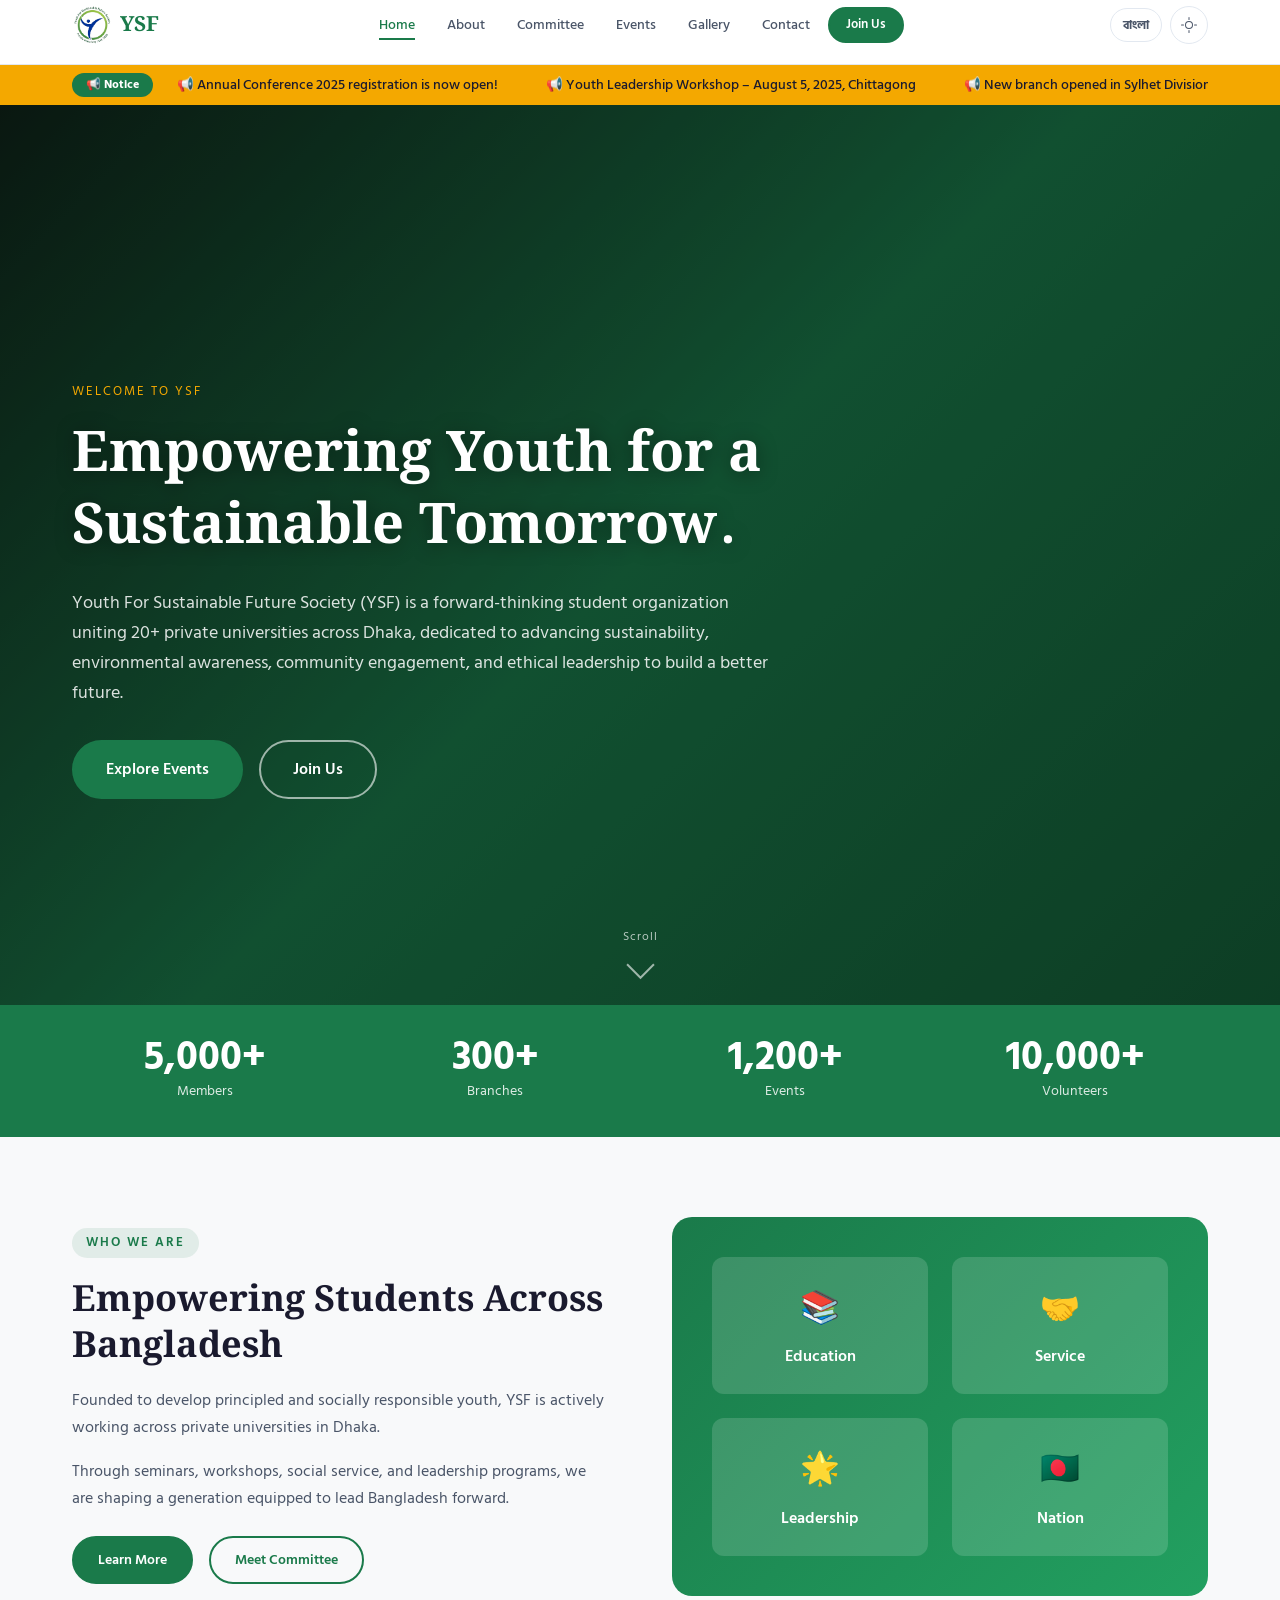
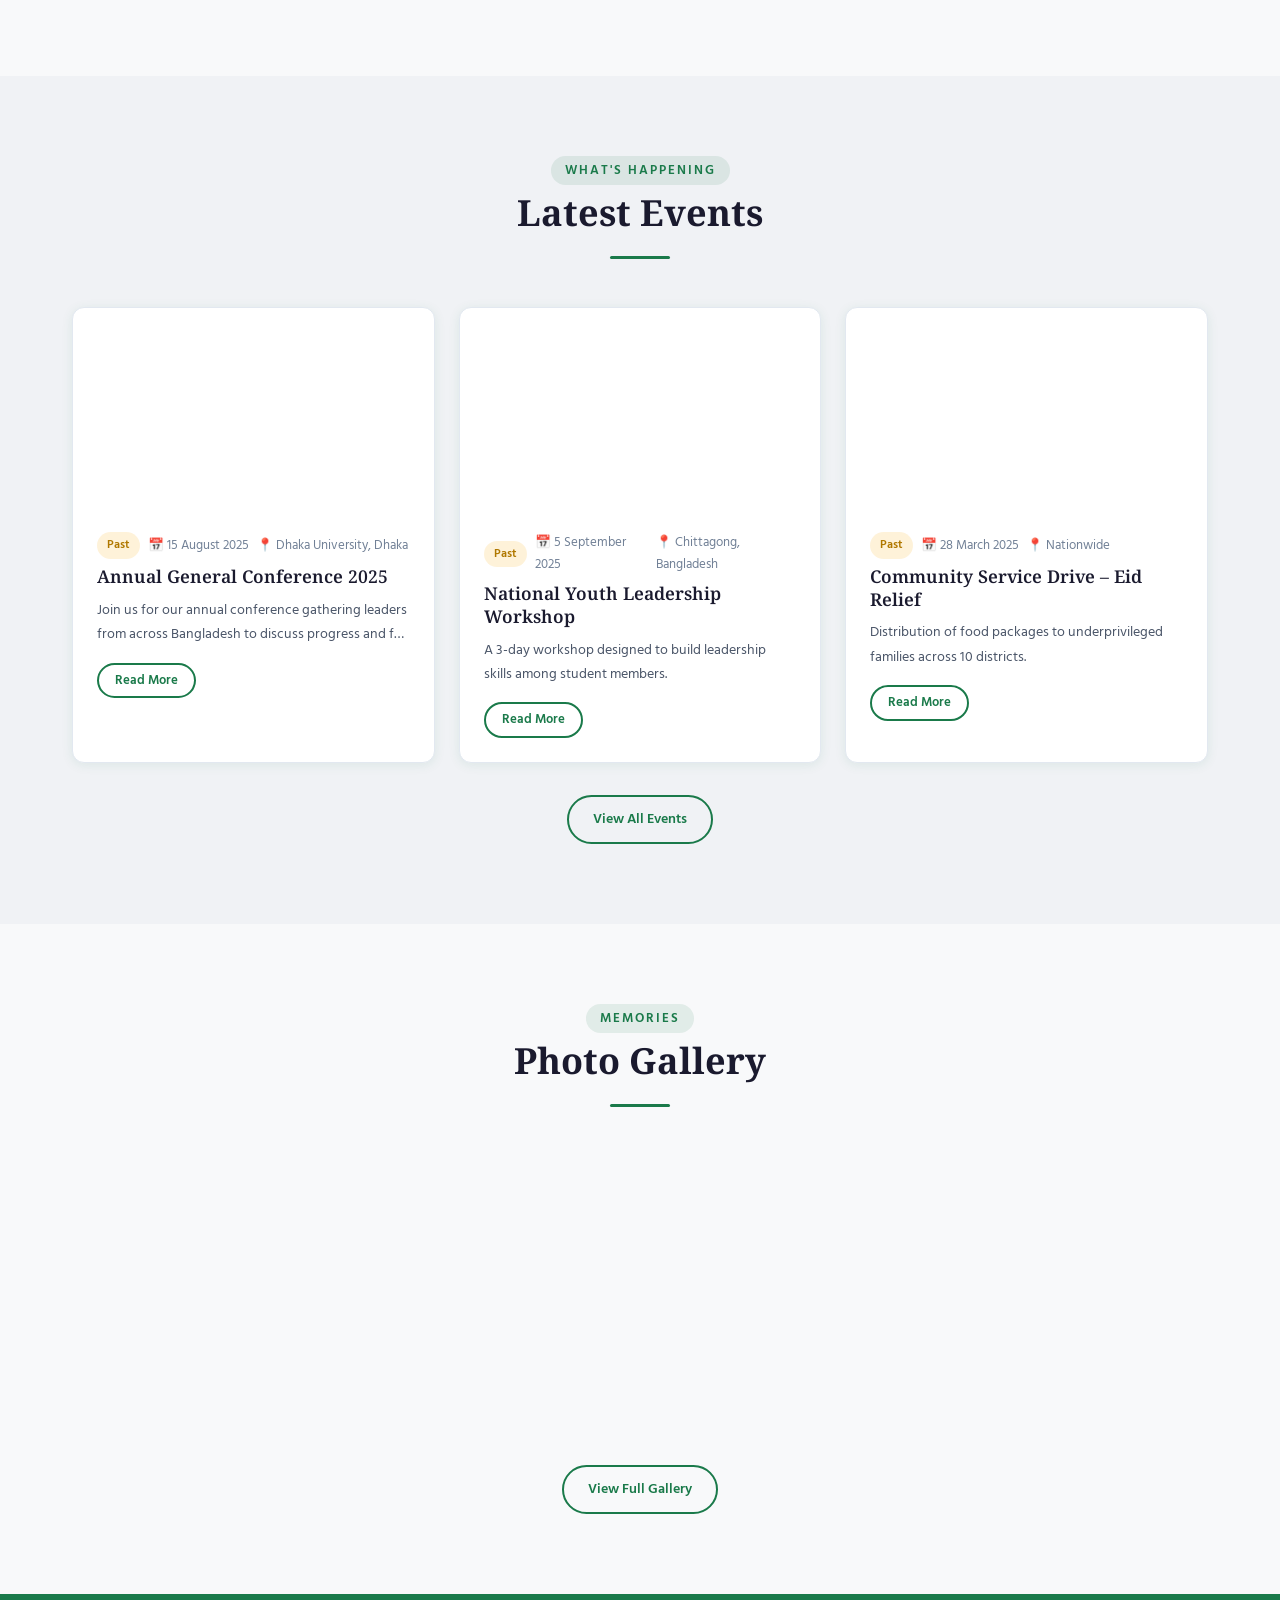
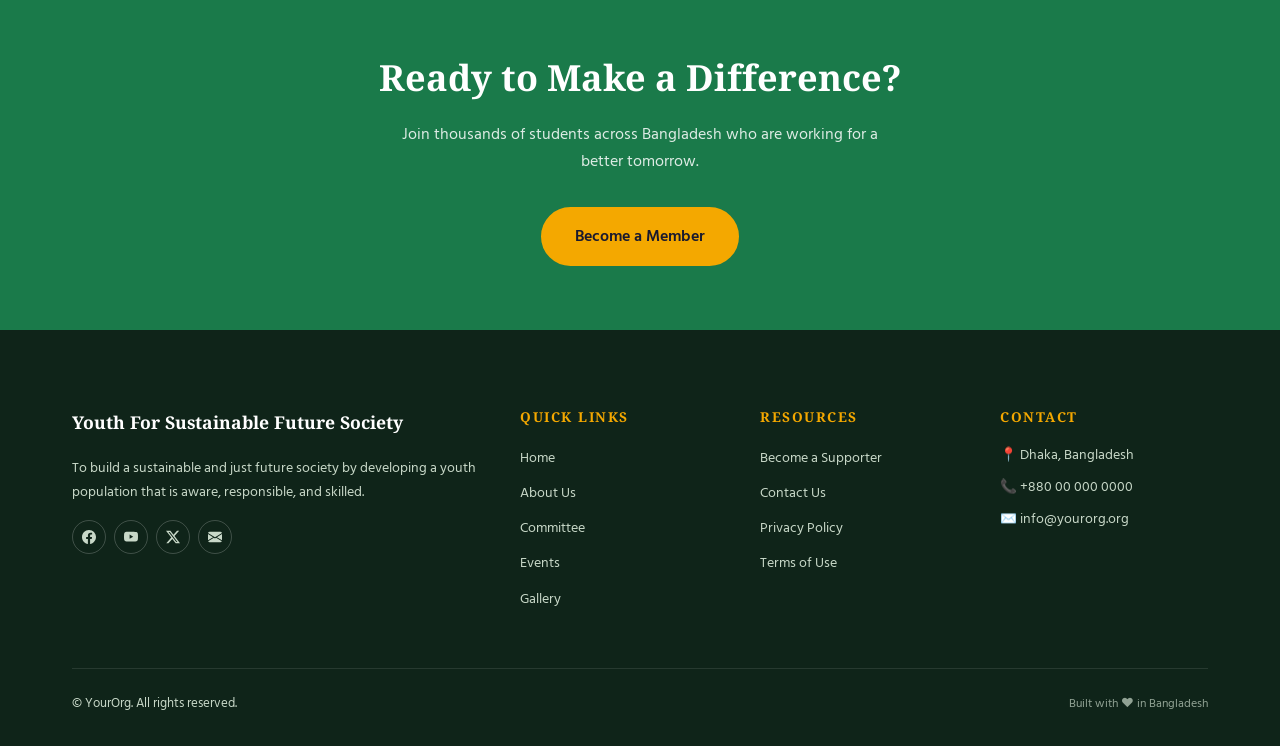
==== index.html @ fab1a9aa "add website files" ====
<!DOCTYPE html>
<html lang="en" data-theme="light">
<head>
  <meta charset="UTF-8">
  <meta name="viewport" content="width=device-width, initial-scale=1.0">
  <meta name="description" content="A student organization committed to education, leadership, and community development across Bangladesh.">
  <title>YSF</title>

  <!-- Favicon -->
  <link rel="icon" href="assets/icons/favicon.ico">
  <!-- <link rel="icon" type="image/png" href="assets/icons/favicon.png"> -->

  <!-- Google Fonts -->
  <link rel="preconnect" href="https://fonts.googleapis.com">
  <link rel="preconnect" href="https://fonts.gstatic.com" crossorigin>
  <link href="https://fonts.googleapis.com/css2?family=Hind+Siliguri:wght@300;400;500;600;700&family=Noto+Serif+Bengali:wght@400;600;700&family=Inter:wght@300;400;500;600;700&display=swap" rel="stylesheet">

  <!-- CSS -->
  <link rel="stylesheet" href="assets/css/variables.css">
  <link rel="stylesheet" href="assets/css/animations.css">
  <link rel="stylesheet" href="assets/css/style.css">
  <link rel="stylesheet" href="assets/css/responsive.css">
</head>
<body>

  <!-- Page Loader -->
  <div id="loader-placeholder"></div>

  <!-- Navbar -->
  <div id="navbar-placeholder"></div>

  <!-- ============ NOTICE TICKER ============ -->
  <div class="ticker" id="ticker-bar" style="margin-top: var(--navbar-height);">
    <div class="container">
      <div class="ticker-inner">
        <span class="ticker-label" data-en="📢 Notice" data-bn="📢 নোটিশ">📢 Notice</span>
        <div class="ticker-track">
          <div class="ticker-items" id="ticker-items">
            <span class="ticker-item">Loading notices…</span>
          </div>
        </div>
      </div>
    </div>
  </div>

  <main>

    <!-- ============ HERO ============ -->
    <section class="hero" id="home" aria-label="Hero Section">
      <div class="hero-bg" style="background-image: linear-gradient(135deg, #0f2419 0%, #1a7a4a 50%, #145f38 100%);"></div>
      <div class="hero-overlay" style="background: rgba(0,0,0,0.35);"></div>

      <div class="container">
        <div class="hero-content">
          <span class="subtitle hero-animate" data-en="Welcome to YSF" data-bn="YSF-এ স্বাগতম ">Welcome to YourOrg</span>
          <h1 class="hero-animate" data-en="Empowering Youth for a Sustainable Tomorrow." data-bn="টেকসই আগামী গড়তে তরুণদের শক্তি।">Empowering Youth for a Sustainable Tomorrow.</h1>
          <p class="hero-animate-delay"
              data-en="Youth For Sustainable Future Society (YSF) is a forward-thinking student organization uniting 20+ private universities across Dhaka, dedicated to advancing sustainability, environmental awareness, community engagement, and ethical leadership to build a better future."
              data-bn="Youth For Sustainable Future Society (YSF) হলো একটি অগ্রসরমান ছাত্র সংগঠন, যা ঢাকার ২০টিরও বেশি বেসরকারি বিশ্ববিদ্যালয়কে একত্রিত করে টেকসই উন্নয়ন, পরিবেশ সচেতনতা, সমাজসেবা এবং নৈতিক নেতৃত্বের মাধ্যমে একটি উন্নত ভবিষ্যৎ গড়ার লক্ষ্যে কাজ করছে।">
              A forward-thinking student organization uniting 20+ private universities in Dhaka, committed to promoting sustainability, environmental awareness, community action, and ethical leadership for a better future.
          </p>
          <div class="hero-actions hero-animate-delay">
            <a href="pages/events.html" class="btn btn-primary btn-lg" data-en="Explore Events" data-bn="ইভেন্ট দেখুন">Explore Events</a>
            <a href="pages/supporter.html" class="btn btn-outline btn-lg" style="color:#fff;border-color:rgba(255,255,255,0.6);" data-en="Join Us" data-bn="যোগ দিন">Join Us</a>
          </div>
        </div>
      </div>

      <div class="scroll-indicator" aria-hidden="true">
        <span data-en="Scroll" data-bn="স্ক্রোল">Scroll</span>
        <div class="arrow"></div>
      </div>
    </section>

    <!-- ============ STATS BAR ============ -->
    <section class="stats-bar" aria-label="Organization Statistics">
      <div class="container">
        <div class="stats-grid" id="stats-grid">
          <!-- Loaded via JS -->
          <div class="stat-item"><span class="number">5,000+</span><span class="label" data-en="Members" data-bn="সদস্য">Members</span></div>
          <div class="stat-item"><span class="number">300+</span><span class="label" data-en="Branches" data-bn="শাখা">Branches</span></div>
          <div class="stat-item"><span class="number">1,200+</span><span class="label" data-en="Events" data-bn="ইভেন্ট">Events</span></div>
          <div class="stat-item"><span class="number">10,000+</span><span class="label" data-en="Volunteers" data-bn="স্বেচ্ছাসেবী">Volunteers</span></div>
        </div>
      </div>
    </section>

    <!-- ============ ABOUT PREVIEW ============ -->
    <section class="section" id="about-preview" aria-label="About Section">
      <div class="container">
        <div class="grid grid-2" style="align-items: center; gap: 4rem;">
          <div class="reveal">
            <span class="section-header" style="text-align:left;">
              <span class="subtitle" data-en="Who We Are" data-bn="আমরা কারা">Who We Are</span>
            </span>
            <h2 style="margin: 0.75rem 0 1rem;" data-en="Empowering Students Across Bangladesh" data-bn="বাংলাদেশের শিক্ষার্থীদের ক্ষমতায়ন">Empowering Students Across Bangladesh</h2>
            <p data-en="Founded to develop principled and socially responsible youth, YSF is actively working across private universities in Dhaka." data-bn="নীতিবান ও সমাজসচেতন তরুণ গড়ার লক্ষ্যে প্রতিষ্ঠিত YSF বর্তমানে ঢাকার বেসরকারি বিশ্ববিদ্যালয়গুলোতে সক্রিয়ভাবে কাজ করছে।">
              Founded with the mission of nurturing principled, educated, and community-conscious youth, we operate in universities, colleges, and schools across all 64 districts.
            </p>
            <p data-en="Through seminars, workshops, social service, and leadership programs, we are shaping a generation equipped to lead Bangladesh forward." data-bn="সেমিনার, কর্মশালা, সমাজসেবা এবং নেতৃত্ব কর্মসূচির মাধ্যমে আমরা বাংলাদেশকে এগিয়ে নিতে সক্ষম একটি প্রজন্ম গড়ে তুলছি।">
              Through seminars, workshops, social service, and leadership programs, we are shaping a generation equipped to lead Bangladesh forward.
            </p>
            <div style="display:flex; gap: 1rem; flex-wrap: wrap; margin-top:1.5rem;">
              <a href="pages/about.html" class="btn btn-primary" data-en="Learn More" data-bn="আরো জানুন">Learn More</a>
              <a href="pages/committee.html" class="btn btn-outline" data-en="Meet Committee" data-bn="কমিটি দেখুন">Meet Committee</a>
            </div>
          </div>
          <div class="reveal reveal-delay-2">
            <div style="background: linear-gradient(135deg, var(--color-primary) 0%, var(--color-primary-light) 100%); border-radius: var(--radius-lg); padding: 2.5rem; color: #fff;">
              <div style="display: grid; grid-template-columns: 1fr 1fr; gap: 1.5rem;">
                <div style="background: rgba(255,255,255,0.15); border-radius: var(--radius-md); padding: 1.5rem; text-align:center;">
                  <div style="font-size: 2rem;">📚</div>
                  <div style="font-weight: 600; margin-top: 0.5rem;" data-en="Education" data-bn="শিক্ষা">Education</div>
                </div>
                <div style="background: rgba(255,255,255,0.15); border-radius: var(--radius-md); padding: 1.5rem; text-align:center;">
                  <div style="font-size: 2rem;">🤝</div>
                  <div style="font-weight: 600; margin-top: 0.5rem;" data-en="Service" data-bn="সেবা">Service</div>
                </div>
                <div style="background: rgba(255,255,255,0.15); border-radius: var(--radius-md); padding: 1.5rem; text-align:center;">
                  <div style="font-size: 2rem;">🌟</div>
                  <div style="font-weight: 600; margin-top: 0.5rem;" data-en="Leadership" data-bn="নেতৃত্ব">Leadership</div>
                </div>
                <div style="background: rgba(255,255,255,0.15); border-radius: var(--radius-md); padding: 1.5rem; text-align:center;">
                  <div style="font-size: 2rem;">🇧🇩</div>
                  <div style="font-weight: 600; margin-top: 0.5rem;" data-en="Nation" data-bn="জাতি">Nation</div>
                </div>
              </div>
            </div>
          </div>
        </div>
      </div>
    </section>

    <!-- ============ LATEST EVENTS ============ -->
    <section class="section" style="background: var(--bg-surface-2);" aria-label="Latest Events">
      <div class="container">
        <div class="section-header reveal">
          <span class="subtitle" data-en="What's Happening" data-bn="কী চলছে">What's Happening</span>
          <h2 data-en="Latest Events" data-bn="সর্বশেষ ইভেন্ট">Latest Events</h2>
          <div class="divider"></div>
        </div>
        <div class="grid grid-3" id="home-events-grid">
          <!-- Loaded via JS -->
        </div>
        <div style="text-align:center; margin-top:2rem;">
          <a href="pages/events.html" class="btn btn-outline" data-en="View All Events" data-bn="সব ইভেন্ট দেখুন">View All Events</a>
        </div>
      </div>
    </section> 

    <!-- ============ GALLERY PREVIEW ============ -->
    <section class="section" aria-label="Gallery Preview">
      <div class="container">
        <div class="section-header reveal">
          <span class="subtitle" data-en="Memories" data-bn="স্মৃতি">Memories</span>
          <h2 data-en="Photo Gallery" data-bn="ফটো গ্যালারি">Photo Gallery</h2>
          <div class="divider"></div>
        </div>
        <div class="gallery-grid" id="home-gallery-grid">
          <!-- Loaded via JS -->
        </div>
        <div style="text-align:center; margin-top:2rem;">
          <a href="pages/gallery.html" class="btn btn-outline" data-en="View Full Gallery" data-bn="সম্পূর্ণ গ্যালারি দেখুন">View Full Gallery</a>
        </div>
      </div>
    </section>

    <!-- ============ CTA BANNER ============ -->
    <section class="section" style="background: var(--color-primary); padding: 4rem 0;" aria-label="Call to Action">
      <div class="container" style="text-align: center;">
        <div class="reveal">
          <h2 style="color:#fff; margin-bottom:1rem;" data-en="Ready to Make a Difference?" data-bn="পরিবর্তন আনতে প্রস্তুত?">Ready to Make a Difference?</h2>
          <p style="color:rgba(255,255,255,0.85); max-width:500px; margin:0 auto 2rem;"
             data-en="Join thousands of students across Bangladesh who are working for a better tomorrow."
             data-bn="আগামীর জন্য কাজ করা বাংলাদেশের হাজার হাজার শিক্ষার্থীদের সাথে যোগ দিন।">
            Join thousands of students across Bangladesh who are working for a better tomorrow.
          </p>
          <a href="pages/supporter.html" class="btn btn-secondary btn-lg" data-en="Become a Member" data-bn="সদস্য হন">Become a Member</a>
        </div>
      </div>
    </section>

  </main>

  <!-- Footer -->
  <div id="footer-placeholder"></div>

  <!-- Back to Top -->
  <button id="back-to-top" aria-label="Back to top" title="Back to top">
    <svg xmlns="http://www.w3.org/2000/svg" width="18" height="18" fill="currentColor" viewBox="0 0 16 16">
      <path d="M7.646 4.646a.5.5 0 0 1 .708 0l6 6a.5.5 0 0 1-.708.708L8 5.707l-5.646 5.647a.5.5 0 0 1-.708-.708l6-6z"/>
    </svg>
  </button>

  <!-- Toast Container -->
  <div id="toast-container" class="toast-container" aria-live="polite"></div>

  <!-- Lightbox (homepage gallery preview) -->
  <div class="lightbox" id="lightbox" role="dialog" aria-modal="true" aria-label="Image Lightbox">
    <button class="lightbox-close" id="lightbox-close" aria-label="Close lightbox">&times;</button>
    <button id="lightbox-prev" style="position:absolute;left:20px;background:rgba(255,255,255,0.15);border:none;color:#fff;font-size:2rem;cursor:pointer;border-radius:50%;width:48px;height:48px;" aria-label="Previous">&#8249;</button>
    <img id="lightbox-img" src="" alt="" loading="lazy">
    <button id="lightbox-next" style="position:absolute;right:20px;background:rgba(255,255,255,0.15);border:none;color:#fff;font-size:2rem;cursor:pointer;border-radius:50%;width:48px;height:48px;" aria-label="Next">&#8250;</button>
    <p id="lightbox-caption" style="position:absolute;bottom:20px;color:rgba(255,255,255,0.8);font-size:0.875rem;text-align:center;width:100%;"></p>
  </div>

  <!-- JS -->
  <script src="assets/js/api.js"></script>
  <script src="assets/js/ui.js"></script>
  <script src="assets/js/main.js"></script>
  <script src="assets/js/gallery.js"></script>

  <script>
    // ---- Homepage: load 3 latest events ----
    document.addEventListener('DOMContentLoaded', async () => {
      const grid = document.getElementById('home-events-grid');
      if (grid) {
        UI.renderSkeletons(grid, 3, 'card');
        try {
          const data   = await API.fetchEvents();
          const events = (Array.isArray(data) ? data : data.results || []).slice(0, 3);
          if (!events.length) { UI.renderEmptyState(grid); return; }
          grid.innerHTML = events.map(e => UI.renderEventCard(e)).join('');
          grid.querySelectorAll('.reveal').forEach(el => {
            const obs = new IntersectionObserver(entries => {
              entries.forEach(en => { if (en.isIntersecting) { en.target.classList.add('visible'); obs.unobserve(en.target); } });
            }, {threshold:0.1}); obs.observe(el);
          });
        } catch (e) { UI.renderEmptyState(grid); }
      }

      // ---- Homepage: load 4 gallery previews ----
      const gGrid = document.getElementById('home-gallery-grid');
      if (gGrid) {
        UI.renderSkeletons(gGrid, 4, 'gallery');
        try {
          const gData  = await API.fetchGallery();
          const items  = (Array.isArray(gData) ? gData : gData.results || []).slice(0, 4);
          if (!items.length) { UI.renderEmptyState(gGrid); return; }
          // make gallery-items clickable for lightbox
          window._homeGalleryItems = items;
          gGrid.innerHTML = items.map((item, i) => UI.renderGalleryItem(item, i)).join('');
          gGrid.querySelectorAll('.gallery-item').forEach(item => {
            item.addEventListener('click', () => {
              const lb  = document.getElementById('lightbox');
              const img = document.getElementById('lightbox-img');
              const cap = document.getElementById('lightbox-caption');
              const idx = parseInt(item.dataset.index);
              if (img) img.src = items[idx].image;
              if (cap) cap.textContent = items[idx].caption || '';
              lb?.classList.add('open');
              document.body.style.overflow = 'hidden';
            });
          });
          gGrid.querySelectorAll('.reveal').forEach(el => {
            const obs = new IntersectionObserver(entries => {
              entries.forEach(en => { if (en.isIntersecting) { en.target.classList.add('visible'); obs.unobserve(en.target); } });
            }, {threshold:0.08}); obs.observe(el);
          });
        } catch (e) { UI.renderEmptyState(gGrid); }
      }

      // ---- Notice ticker ----
      try {
        const nData = await API.fetchNotices();
        const notes = Array.isArray(nData) ? nData : (nData.results || []);
        const lang  = localStorage.getItem('lang') || 'en';
        const texts = notes.map(n => lang === 'bn' ? (n.text_bn || n.text) : n.text);
        initTicker(texts.length ? texts : ['Welcome to YourOrg!']);
      } catch (e) { initTicker(['Welcome to YourOrg!']); }

      // Lightbox close
      document.getElementById('lightbox-close')?.addEventListener('click', () => {
        document.getElementById('lightbox')?.classList.remove('open');
        document.body.style.overflow = '';
      });
      document.getElementById('lightbox')?.addEventListener('click', (e) => {
        if (e.target === document.getElementById('lightbox')) {
          document.getElementById('lightbox').classList.remove('open');
          document.body.style.overflow = '';
        }
      });
    });
  </script>

</body>
</html>
---- assets/css/variables.css ----
/* ============================================
   CSS VARIABLES - Light & Dark Mode
   ============================================ */

:root {
  /* Brand Colors */
  --color-primary: #1a7a4a;
  --color-primary-dark: #145f38;
  --color-primary-light: #22a060;
  --color-secondary: #f4a800;
  --color-accent: #e63946;

  /* Light Mode */
  --bg-body: #f8f9fa;
  --bg-surface: #ffffff;
  --bg-surface-2: #f0f2f5;
  --bg-navbar: rgba(255, 255, 255, 0.97);
  --bg-footer: #0f2419;
  --bg-overlay: rgba(15, 36, 25, 0.72);
  --bg-card: #ffffff;
  --bg-card-hover: #f4faf7;

  --text-primary: #1a1a2e;
  --text-secondary: #4a5568;
  --text-muted: #718096;
  --text-inverted: #ffffff;
  --text-footer: #c8d8c8;

  --border-color: #e2e8f0;
  --border-focus: #1a7a4a;

  --shadow-sm: 0 1px 3px rgba(0,0,0,0.08);
  --shadow-md: 0 4px 16px rgba(0,0,0,0.10);
  --shadow-lg: 0 8px 32px rgba(0,0,0,0.13);
  --shadow-card: 0 2px 12px rgba(26,122,74,0.09);

  --navbar-height: 65px;
  --radius-sm: 6px;
  --radius-md: 12px;
  --radius-lg: 20px;
  --radius-full: 9999px;
  --transition: 0.3s ease;

  --space-xs: 0.25rem;
  --space-sm: 0.5rem;
  --space-md: 1rem;
  --space-lg: 1.5rem;
  --space-xl: 2rem;
  --space-2xl: 3rem;
  --space-3xl: 5rem;

  --font-primary: 'Hind Siliguri', 'Inter', sans-serif;
  --font-heading: 'Noto Serif Bengali', 'Playfair Display', serif;
}

[data-theme="dark"] {
  --bg-body: #0d1117;
  --bg-surface: #161b22;
  --bg-surface-2: #1c2430;
  --bg-navbar: rgba(22, 27, 34, 0.97);
  --bg-footer: #080d0f;
  --bg-overlay: rgba(0, 0, 0, 0.78);
  --bg-card: #1c2430;
  --bg-card-hover: #212d3a;
  --text-primary: #e6edf3;
  --text-secondary: #8b949e;
  --text-muted: #6e7681;
  --text-inverted: #0d1117;
  --text-footer: #8b949e;
  --border-color: #30363d;
  --border-focus: #22a060;
  --shadow-sm: 0 1px 3px rgba(0,0,0,0.3);
  --shadow-md: 0 4px 16px rgba(0,0,0,0.4);
  --shadow-lg: 0 8px 32px rgba(0,0,0,0.5);
  --shadow-card: 0 2px 12px rgba(0,0,0,0.3);
}
---- assets/css/animations.css ----
/* ============================================
   ANIMATIONS
   ============================================ */

/* Fade Up - used for scroll reveals */
@keyframes fadeUp {
  from { opacity: 0; transform: translateY(30px); }
  to   { opacity: 1; transform: translateY(0); }
}

@keyframes fadeIn {
  from { opacity: 0; }
  to   { opacity: 1; }
}

@keyframes slideDown {
  from { opacity: 0; transform: translateY(-20px); }
  to   { opacity: 1; transform: translateY(0); }
}

@keyframes slideRight {
  from { opacity: 0; transform: translateX(-30px); }
  to   { opacity: 1; transform: translateX(0); }
}

@keyframes pulse {
  0%, 100% { transform: scale(1); }
  50%       { transform: scale(1.05); }
}

@keyframes spin {
  from { transform: rotate(0deg); }
  to   { transform: rotate(360deg); }
}

@keyframes shimmer {
  0%   { background-position: -200% 0; }
  100% { background-position: 200% 0; }
}

/* Scroll-reveal base state */
.reveal {
  opacity: 0;
  transform: translateY(30px);
  transition: opacity 0.6s ease, transform 0.6s ease;
}

.reveal.visible {
  opacity: 1;
  transform: translateY(0);
}

.reveal-delay-1 { transition-delay: 0.1s; }
.reveal-delay-2 { transition-delay: 0.2s; }
.reveal-delay-3 { transition-delay: 0.3s; }
.reveal-delay-4 { transition-delay: 0.4s; }

/* Hover lift effect for cards */
.card-hover {
  transition: transform var(--transition), box-shadow var(--transition);
}
.card-hover:hover {
  transform: translateY(-6px);
  box-shadow: var(--shadow-lg);
}

/* Loader spinner */
.spinner {
  width: 40px; height: 40px;
  border: 3px solid var(--border-color);
  border-top-color: var(--color-primary);
  border-radius: 50%;
  animation: spin 0.8s linear infinite;
}

/* Skeleton shimmer loading */
.skeleton {
  background: linear-gradient(90deg,
    var(--bg-surface-2) 25%,
    var(--border-color) 50%,
    var(--bg-surface-2) 75%);
  background-size: 200% 100%;
  animation: shimmer 1.5s infinite;
  border-radius: var(--radius-sm);
}

/* Page loader overlay */
.page-loader {
  position: fixed; inset: 0;
  background: var(--bg-body);
  display: flex; align-items: center; justify-content: center;
  z-index: 9999;
  transition: opacity 0.4s ease, visibility 0.4s ease;
}
.page-loader.hidden {
  opacity: 0;
  visibility: hidden;
  pointer-events: none;
}

/* Hero text entrance */
.hero-animate {
  animation: fadeUp 0.8s ease forwards;
}
.hero-animate-delay {
  animation: fadeUp 0.8s ease 0.3s forwards;
  opacity: 0;
}

/* Navbar slide down on scroll */
.navbar-scrolled {
  animation: slideDown 0.3s ease forwards;
}
---- assets/css/style.css ----
/* ============================================
   MAIN STYLESHEET
   ============================================ */
@import url('https://fonts.googleapis.com/css2?family=Hind+Siliguri:wght@300;400;500;600;700&family=Noto+Serif+Bengali:wght@400;600;700&family=Inter:wght@300;400;500;600;700&display=swap');
@import 'variables.css';
@import 'animations.css';

/* ---- RESET & BASE ---- */
*, *::before, *::after { box-sizing: border-box; margin: 0; padding: 0; }

html { scroll-behavior: smooth; font-size: 16px; }

body {
  font-family: var(--font-primary);
  background: var(--bg-body);
  color: var(--text-primary);
  line-height: 1.7;
  transition: background var(--transition), color var(--transition);
  overflow-x: hidden;
}

img { max-width: 100%; height: auto; display: block; }
a  { color: inherit; text-decoration: none; }
ul { list-style: none; }
button { cursor: pointer; font-family: inherit; }
input, textarea, select {
  font-family: inherit;
  outline: none;
}

/* ---- LAYOUT ---- */
.container {
  width: 100%;
  max-width: 1200px;
  margin: 0 auto;
  padding: 0 var(--space-lg);
}

.section {
  padding: var(--space-3xl) 0;
}

.section-sm {
  padding: var(--space-2xl) 0;
}

.grid {
  display: grid;
  gap: var(--space-lg);
}

.grid-2 { grid-template-columns: repeat(2, 1fr); }
.grid-3 { grid-template-columns: repeat(3, 1fr); }
.grid-4 { grid-template-columns: repeat(4, 1fr); }

.flex { display: flex; }
.flex-center { display: flex; align-items: center; justify-content: center; }
.flex-between { display: flex; align-items: center; justify-content: space-between; }
.flex-gap { gap: var(--space-md); }

/* ---- TYPOGRAPHY ---- */
h1, h2, h3, h4, h5, h6 {
  font-family: var(--font-heading);
  color: var(--text-primary);
  line-height: 1.3;
}

h1 { font-size: clamp(2rem, 5vw, 3.5rem); }
h2 { font-size: clamp(1.5rem, 3vw, 2.25rem); }
h3 { font-size: clamp(1.2rem, 2vw, 1.5rem); }
h4 { font-size: 1.2rem; }

p { color: var(--text-secondary); margin-bottom: var(--space-md); }
p:last-child { margin-bottom: 0; }

.text-primary  { color: var(--color-primary); }
.text-muted    { color: var(--text-muted); }
.text-center   { text-align: center; }
.text-sm       { font-size: 0.875rem; }

/* ---- SECTION HEADER ---- */
.section-header {
  text-align: center;
  margin-bottom: var(--space-2xl);
}
.section-header .subtitle {
  display: inline-block;
  font-size: 0.8rem;
  font-weight: 600;
  letter-spacing: 2px;
  text-transform: uppercase;
  color: var(--color-primary);
  background: rgba(26,122,74,0.1);
  padding: 4px 14px;
  border-radius: var(--radius-full);
  margin-bottom: var(--space-sm);
}
.section-header h2 { margin-bottom: var(--space-md); }
.section-header p   { max-width: 560px; margin: 0 auto; }

.divider {
  width: 60px; height: 3px;
  background: var(--color-primary);
  margin: var(--space-md) auto 0;
  border-radius: 2px;
}

/* ---- BUTTONS ---- */
.btn {
  display: inline-flex;
  align-items: center;
  gap: var(--space-sm);
  padding: 10px 24px;
  border-radius: var(--radius-full);
  font-size: 0.9rem;
  font-weight: 600;
  border: 2px solid transparent;
  transition: all var(--transition);
  white-space: nowrap;
}
.btn-primary {
  background: var(--color-primary);
  color: #fff; 
  border-color: var(--color-primary);
}
.btn-primary:hover {
  background: var(--color-primary-dark);
  border-color: var(--color-primary-dark);
  transform: translateY(-2px);
  box-shadow: 0 6px 20px rgba(26,122,74,0.3);
}
.btn-outline {
  background: transparent;
  color: var(--color-primary);
  border-color: var(--color-primary);
}
.btn-outline:hover {
  background: var(--color-primary);
  color: #fff;
}
.btn-secondary {
  background: var(--color-secondary);
  color: #1a1a2e;
  border-color: var(--color-secondary);
}
.btn-sm { padding: 5px 16px; font-size: 0.8rem; }
.btn-lg { padding: 14px 32px; font-size: 1rem; }

/* ---- CARDS ---- */
.card {
  background: var(--bg-card);
  border: 1px solid var(--border-color);
  border-radius: var(--radius-md);
  overflow: hidden;
  box-shadow: var(--shadow-card);
  transition: all var(--transition);
}
.card:hover {
  background: var(--bg-card-hover);
  box-shadow: var(--shadow-lg);
  transform: translateY(-4px);
}
.card-img {
  width: 100%; height: 200px;
  object-fit: cover;
}
.card-body { padding: var(--space-lg); }
.card-meta {
  display: flex; align-items: center; gap: var(--space-sm);
  font-size: 0.8rem; color: var(--text-muted);
  margin-bottom: var(--space-sm);
}
.card-title {
  font-size: 1.1rem; font-weight: 600;
  margin-bottom: var(--space-sm);
  color: var(--text-primary);
}
.card-desc {
  font-size: 0.9rem; color: var(--text-secondary);
  margin-bottom: var(--space-md);
}

/* ---- BADGE ---- */
.badge {
  display: inline-flex; align-items: center;
  padding: 3px 10px;
  border-radius: var(--radius-full);
  font-size: 0.75rem; font-weight: 600;
}
.badge-green  { background: rgba(26,122,74,0.15); color: var(--color-primary); }
.badge-yellow { background: rgba(244,168,0,0.15); color: #b07800; }
.badge-red    { background: rgba(230,57,70,0.15);  color: var(--color-accent); }

/* ---- NAVBAR ---- */
.navbar {
  position: fixed; top: 0; left: 0; right: 0;
  height: var(--navbar-height);
  background: var(--bg-navbar);
  padding-top: 5px;
  backdrop-filter: blur(12px);
  -webkit-backdrop-filter: blur(12px);
  border-bottom: 1px solid var(--border-color);
  z-index: 1000;
  transition: all var(--transition);
}
.navbar.scrolled {
  box-shadow: var(--shadow-md);
  height: 51px;
}
.navbar-inner {
  height: 100%;
  display: flex; align-items: center; justify-content: space-between;
}
.navbar-brand {
  display: flex; align-items: center; gap: var(--space-sm);
  font-family: var(--font-heading); font-size: 1.3rem; font-weight: 700;
  color: var(--color-primary);
}
.navbar-brand img { height: 40px; width: auto; }
.navbar-nav {
  display: flex; align-items: center; gap: var(--space-xs);
}
.nav-link {
  padding: 4px 14px;
  font-size: 0.9rem; font-weight: 500;
  color: var(--text-secondary);
  border-radius: var(--radius-sm);
  transition: all var(--transition);
  position: relative;
}
.nav-link::after {
  content: '';
  position: absolute; bottom: 0; left: 50%; right: 50%;
  height: 2px; background: var(--color-primary);
  transition: all var(--transition);
}
.nav-link:hover, .nav-link.active {
  color: var(--color-primary);
}
.nav-link:hover::after, .nav-link.active::after {
  left: 14px; right: 14px;
}

.navbar-controls {
  display: flex; align-items: center; gap: var(--space-sm);
}
.icon-btn {
  display: flex; align-items: center; justify-content: center;
  width: 38px; height: 38px;
  border-radius: var(--radius-full);
  border: 1px solid var(--border-color);
  background: var(--bg-surface);
  color: var(--text-secondary);
  font-size: 1rem;
  transition: all var(--transition);
}
.icon-btn:hover {
  background: var(--color-primary);
  color: #fff; border-color: var(--color-primary);
}

.lang-toggle {
  font-size: 0.78rem; font-weight: 700;
  padding: 6px 12px;
  border-radius: var(--radius-full);
  border: 1px solid var(--border-color);
  background: var(--bg-surface);
  color: var(--text-secondary);
  cursor: pointer;
  transition: all var(--transition);
}
.lang-toggle:hover {
  background: var(--color-primary);
  color: #fff; border-color: var(--color-primary);
}

/* Mobile menu toggle */
.hamburger {
  display: none;
  flex-direction: column; gap: 5px;
  cursor: pointer; padding: 6px;
  background: var(--bg-surface);
  border: none;
}
.hamburger span {
  display: block; width: 18px; height: 2px;
  background: var(--text-primary);
  border-radius: 2px; transition: all var(--transition);
}
.hamburger.open span:nth-child(1) { transform: rotate(45deg) translate(5px, 5px); }
.hamburger.open span:nth-child(2) { opacity: 0; }
.hamburger.open span:nth-child(3) { transform: rotate(-45deg) translate(5px, -5px); }

/* Mobile nav drawer */
.mobile-nav {
  position: fixed; top: var(--navbar-height); left: 0; right: 0;
  background: var(--bg-surface);
  border-bottom: 1px solid var(--border-color);
  padding: var(--space-lg);
  transform: translateY(-100%);
  opacity: 0;
  transition: all 0.35s ease;
  z-index: 999;
  box-shadow: var(--shadow-lg);
}
.mobile-nav.open {
  transform: translateY(0);
  opacity: 1;
}
.mobile-nav .nav-link {
  display: block; padding: var(--space-sm) 0;
  font-size: 1.05rem; border-bottom: 1px solid var(--border-color);
}

/* ---- HERO ---- */
.hero {
  min-height: 100vh;
  display: flex; align-items: center;
  position: relative;
  overflow: hidden;
  padding-top: var(--navbar-height);
}
.hero-bg {
  position: absolute; inset: 0;
  background: url('../images/hero-bg.jpg') center/cover no-repeat;
  z-index: 0;
}
.hero-overlay {
  position: absolute; inset: 0;
  background: var(--bg-overlay);
  z-index: 1;
}
.hero-content {
  position: relative; z-index: 2;
  color: #fff; max-width: 700px;
}
.hero-content .subtitle {
  display: inline-block;
  font-size: 0.8rem; letter-spacing: 2px; text-transform: uppercase;
  color: var(--color-secondary);
  margin-bottom: var(--space-md);
}
.hero-content h1 {
  color: #fff; margin-bottom: var(--space-lg);
  text-shadow: 0 2px 20px rgba(0,0,0,0.4);
}
.hero-content p {
  color: rgba(255,255,255,0.85); font-size: 1.1rem;
  margin-bottom: var(--space-xl);
}
.hero-actions { display: flex; gap: var(--space-md); flex-wrap: wrap; }

/* Scroll indicator */
.scroll-indicator {
  position: absolute; bottom: 30px; left: 50%;
  transform: translateX(-50%); z-index: 2;
  display: flex; flex-direction: column; align-items: center;
  gap: var(--space-sm); color: rgba(255,255,255,0.7);
  font-size: 0.75rem; letter-spacing: 1px;
  animation: pulse 2s infinite;
}
.scroll-indicator .arrow {
  width: 20px; height: 20px;
  border-right: 2px solid rgba(255,255,255,0.6);
  border-bottom: 2px solid rgba(255,255,255,0.6);
  transform: rotate(45deg);
}

/* ---- STATS ---- */
.stats-bar {
  background: var(--color-primary);
  padding: var(--space-xl) 0;
}
.stats-grid {
  display: grid;
  grid-template-columns: repeat(4, 1fr);
  gap: var(--space-lg);
  text-align: center;
}
.stat-item { color: #fff; }
.stat-item .number {
  font-size: 2.5rem; font-weight: 700;
  line-height: 1; display: block;
}
.stat-item .label { font-size: 0.85rem; opacity: 0.85; margin-top: 4px; }

/* ---- EVENT FILTER ---- */
.filter-bar {
  display: flex; gap: var(--space-sm); flex-wrap: wrap;
  margin-bottom: var(--space-xl);
}
.filter-btn {
  padding: 7px 18px;
  border-radius: var(--radius-full);
  border: 1px solid var(--border-color);
  background: var(--bg-surface);
  color: var(--text-secondary);
  font-size: 0.85rem; font-weight: 500;
  transition: all var(--transition);
}
.filter-btn:hover, .filter-btn.active {
  background: var(--color-primary);
  color: #fff; border-color: var(--color-primary);
}

/* ---- GALLERY ---- */
.gallery-grid {
  display: grid;
  grid-template-columns: repeat(3, 1fr);
  gap: var(--space-sm);
}
.gallery-item {
  position: relative; overflow: hidden;
  border-radius: var(--radius-sm);
  aspect-ratio: 1;
  cursor: pointer;
}
.gallery-item img {
  width: 100%; height: 100%;
  object-fit: cover;
  transition: transform 0.5s ease;
}
.gallery-item:hover img { transform: scale(1.08); }
.gallery-overlay {
  position: absolute; inset: 0;
  background: rgba(26,122,74,0.6);
  display: flex; align-items: center; justify-content: center;
  opacity: 0; transition: opacity var(--transition);
  color: #fff; font-size: 1.5rem;
}
.gallery-item:hover .gallery-overlay { opacity: 1; }

/* Lightbox */
.lightbox {
  position: fixed; inset: 0;
  background: rgba(0,0,0,0.92);
  z-index: 2000;
  display: flex; align-items: center; justify-content: center;
  opacity: 0; visibility: hidden;
  transition: all var(--transition);
}
.lightbox.open { opacity: 1; visibility: visible; }
.lightbox img {
  max-width: 90vw; max-height: 85vh;
  object-fit: contain;
  border-radius: var(--radius-sm);
}
.lightbox-close {
  position: absolute; top: 20px; right: 24px;
  font-size: 2rem; color: #fff; cursor: pointer;
  background: none; border: none; line-height: 1;
}

/* ---- COMMITTEE ---- */
.member-card {
  background: var(--bg-card);
  border: 1px solid var(--border-color);
  border-radius: var(--radius-md);
  padding: var(--space-xl);
  text-align: center;
  transition: all var(--transition);
}
.member-card:hover {
  transform: translateY(-5px);
  box-shadow: var(--shadow-lg);
}
.member-avatar {
  width: 90px; height: 90px;
  border-radius: 50%; object-fit: cover;
  margin: 0 auto var(--space-md);
  border: 3px solid var(--color-primary);
}
.member-name { font-weight: 600; font-size: 1rem; margin-bottom: 4px; }
.member-role { font-size: 0.8rem; color: var(--color-primary); font-weight: 500; }
.member-dept { font-size: 0.78rem; color: var(--text-muted); margin-top: 3px; }

/* ---- FORMS ---- */
.form-group { margin-bottom: var(--space-lg); }
.form-label {
  display: block; font-size: 0.875rem;
  font-weight: 500; color: var(--text-secondary);
  margin-bottom: var(--space-sm);
}
.form-control {
  width: 100%; padding: 10px 14px;
  border: 1.5px solid var(--border-color);
  border-radius: var(--radius-sm);
  background: var(--bg-surface);
  color: var(--text-primary);
  font-size: 0.9rem;
  transition: border-color var(--transition), box-shadow var(--transition);
}
.form-control:focus {
  border-color: var(--border-focus);
  box-shadow: 0 0 0 3px rgba(26,122,74,0.12);
}
.form-control.error { border-color: var(--color-accent); }
.form-error {
  font-size: 0.78rem; color: var(--color-accent);
  margin-top: 4px; display: none;
}
.form-error.show { display: block; }
textarea.form-control { resize: vertical; min-height: 120px; }

/* ---- BREADCRUMB ---- */
.breadcrumb {
  display: flex; align-items: center; gap: var(--space-sm);
  font-size: 0.85rem; color: var(--text-muted);
  padding: var(--space-lg) 0 var(--space-xs);
}
.breadcrumb a { color: var(--color-primary); }
.breadcrumb-sep { color: var(--text-muted); }

/* ---- PAGE HERO (inner pages) ---- */
.page-hero {
  background: var(--bg-surface-2);
  border-bottom: 1px solid var(--border-color);
  padding: calc(var(--navbar-height) + var(--space-2xl)) 0 var(--space-2xl);
  text-align: center;
}
.page-hero h1 { margin-bottom: var(--space-sm); }
.page-hero p  { font-size: 1.05rem; max-width: 500px; margin: 0 auto; }

/* ---- FOOTER ---- */
.footer {
  background: var(--bg-footer);
  color: var(--text-footer);
  padding: var(--space-3xl) 0 var(--space-xl);
}
.footer-grid {
  display: grid;
  grid-template-columns: 2fr 1fr 1fr 1fr;
  gap: var(--space-2xl);
  margin-bottom: var(--space-2xl);
}
.footer-brand { display: flex; align-items: center; gap: var(--space-sm); margin-bottom: var(--space-md); }
.footer-brand img { height: 38px; }
.footer-brand span { font-family: var(--font-heading); font-size: 1.1rem; font-weight: 700; color: #fff; }
.footer p { color: var(--text-footer); font-size: 0.88rem; }

.footer-col h4 {
  font-size: 0.85rem; font-weight: 700;
  letter-spacing: 1.5px; text-transform: uppercase;
  color: var(--color-secondary); margin-bottom: var(--space-md);
}
.footer-col ul li { margin-bottom: var(--space-sm); }
.footer-col ul li a {
  font-size: 0.88rem; color: var(--text-footer);
  transition: color var(--transition);
}
.footer-col ul li a:hover { color: #fff; }

.footer-bottom {
  border-top: 1px solid rgba(255,255,255,0.1);
  padding-top: var(--space-lg);
  display: flex; align-items: center; justify-content: space-between;
  font-size: 0.8rem; color: var(--text-footer);
  flex-wrap: wrap; gap: var(--space-md);
}

.social-links { display: flex; gap: var(--space-sm); }
.social-link {
  width: 34px; height: 34px; border-radius: 50%;
  border: 1px solid rgba(255,255,255,0.2);
  display: flex; align-items: center; justify-content: center;
  color: var(--text-footer); font-size: 0.9rem;
  transition: all var(--transition);
}
.social-link:hover {
  background: var(--color-primary);
  border-color: var(--color-primary);
  color: #fff; transform: translateY(-2px);
}

/* ---- NOTICE TICKER ---- */
.ticker {
  background: var(--color-secondary);
  padding: 8px 0; overflow: hidden;
}
.ticker-inner {
  display: flex; align-items: center;
}
.ticker-label {
  background: var(--color-primary);
  color: #fff; font-size: 0.75rem;
  font-weight: 700; padding: 2px 14px;
  white-space: nowrap; flex-shrink: 0;
  border-radius: var(--radius-full);
  margin-right: var(--space-lg);
}
.ticker-track {
  overflow: hidden; flex: 1;
}
.ticker-items {
  display: flex; gap: var(--space-2xl);
  animation: ticker 25s linear infinite;
  white-space: nowrap;
}
@keyframes ticker {
  from { transform: translateX(0); }
  to   { transform: translateX(-50%); }
}
.ticker-item {
  font-size: 0.85rem; font-weight: 500; color: #1a1a2e;
}

/* ---- TOAST ---- */
.toast-container {
  position: fixed; bottom: 24px; right: 24px;
  z-index: 3000; display: flex; flex-direction: column; gap: var(--space-sm);
}
.toast {
  background: var(--bg-surface);
  border: 1px solid var(--border-color);
  border-left: 4px solid var(--color-primary);
  border-radius: var(--radius-sm);
  padding: 12px 18px;
  box-shadow: var(--shadow-lg);
  min-width: 260px; max-width: 360px;
  animation: slideRight 0.3s ease;
  color: var(--text-primary); font-size: 0.875rem;
}
.toast.error  { border-left-color: var(--color-accent); }
.toast.warning{ border-left-color: var(--color-secondary); }

/* ---- BACK TO TOP ---- */
#back-to-top {
  position: fixed; bottom: 80px; right: 24px;
  width: 42px; height: 42px;
  background: var(--color-primary); color: #fff;
  border-radius: 50%; border: none;
  display: flex; align-items: center; justify-content: center;
  font-size: 1.1rem; box-shadow: var(--shadow-md);
  opacity: 0; visibility: hidden;
  transition: all var(--transition); z-index: 500;
}
#back-to-top.show { opacity: 1; visibility: visible; }
#back-to-top:hover { background: var(--color-primary-dark); transform: translateY(-3px); }

/* ---- EMPTY STATE ---- */
.empty-state {
  text-align: center; padding: var(--space-3xl) 0;
  color: var(--text-muted);
}
.empty-state svg { width: 64px; height: 64px; margin: 0 auto var(--space-lg); opacity: 0.4; }
.empty-state h3 { margin-bottom: var(--space-sm); }

/* ---- PAGINATION ---- */
.pagination {
  display: flex; align-items: center; justify-content: center;
  gap: var(--space-sm); margin-top: var(--space-2xl);
}
.page-btn {
  width: 36px; height: 36px;
  border-radius: var(--radius-sm);
  border: 1px solid var(--border-color);
  background: var(--bg-surface);
  color: var(--text-secondary);
  font-size: 0.875rem;
  display: flex; align-items: center; justify-content: center;
  transition: all var(--transition);
}
.page-btn:hover, .page-btn.active {
  background: var(--color-primary);
  color: #fff; border-color: var(--color-primary);
}
---- assets/css/responsive.css ----
/* ============================================
   RESPONSIVE - Mobile First
   Breakpoints: 576px | 768px | 992px | 1200px
   ============================================ */

/* ---- BASE (mobile < 576px) ---- */
.grid-2, .grid-3, .grid-4 { grid-template-columns: 1fr; }
.stats-grid { grid-template-columns: repeat(2, 1fr); }
.footer-grid { grid-template-columns: 1fr; gap: var(--space-xl); }
.gallery-grid { grid-template-columns: repeat(2, 1fr); }

.navbar-nav { display: none; }
.hamburger   { display: flex; }

.hero-actions { flex-direction: column; }
.hero-actions .btn { width: 100%; justify-content: center; }

/* ---- SM: 576px ---- */
@media (min-width: 576px) {
  .gallery-grid { grid-template-columns: repeat(2, 1fr); }
  .stats-grid   { grid-template-columns: repeat(2, 1fr); }
}

/* ---- MD: 768px ---- */
@media (min-width: 768px) {
  .grid-2  { grid-template-columns: repeat(2, 1fr); }
  .grid-3  { grid-template-columns: repeat(2, 1fr); }
  .grid-4  { grid-template-columns: repeat(2, 1fr); }
  .gallery-grid { grid-template-columns: repeat(3, 1fr); }
  .footer-grid  { grid-template-columns: repeat(2, 1fr); }
  .hero-actions { flex-direction: row; }
  .hero-actions .btn { width: auto; }
}

/* ---- LG: 992px ---- */
@media (min-width: 992px) {
  .grid-3  { grid-template-columns: repeat(3, 1fr); }
  .grid-4  { grid-template-columns: repeat(4, 1fr); }
  .stats-grid   { grid-template-columns: repeat(4, 1fr); }
  .footer-grid  { grid-template-columns: 2fr 1fr 1fr 1fr; }
  .gallery-grid { grid-template-columns: repeat(4, 1fr); }

  /* Show desktop nav, hide hamburger */
  .navbar-nav { display: flex; }
  .hamburger   { display: none; }
  .mobile-nav  { display: none !important; }
}

/* ---- XL: 1200px ---- */
@media (min-width: 1200px) {
  .container { padding: 0 var(--space-xl); }
}

/* ---- Print ---- */
@media print {
  .navbar, .footer, #back-to-top { display: none; }
  body { padding-top: 0; }
}
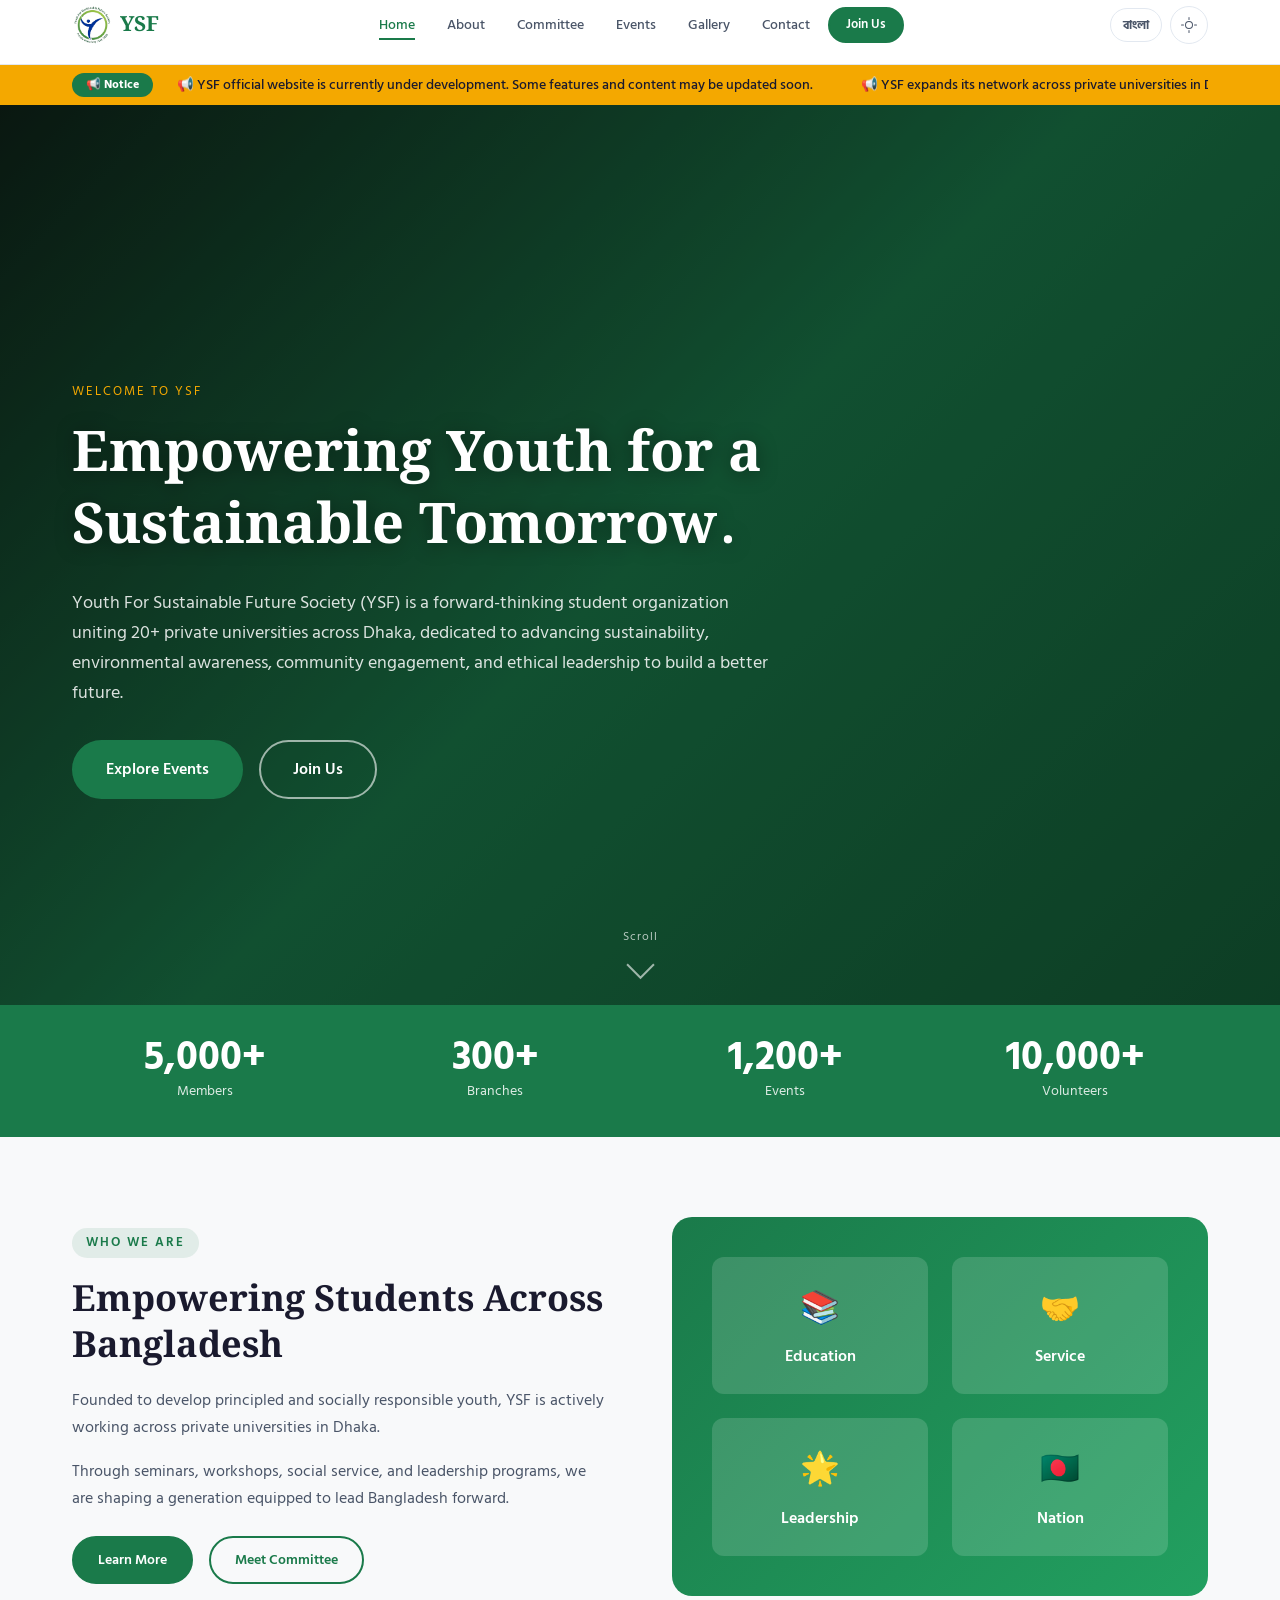
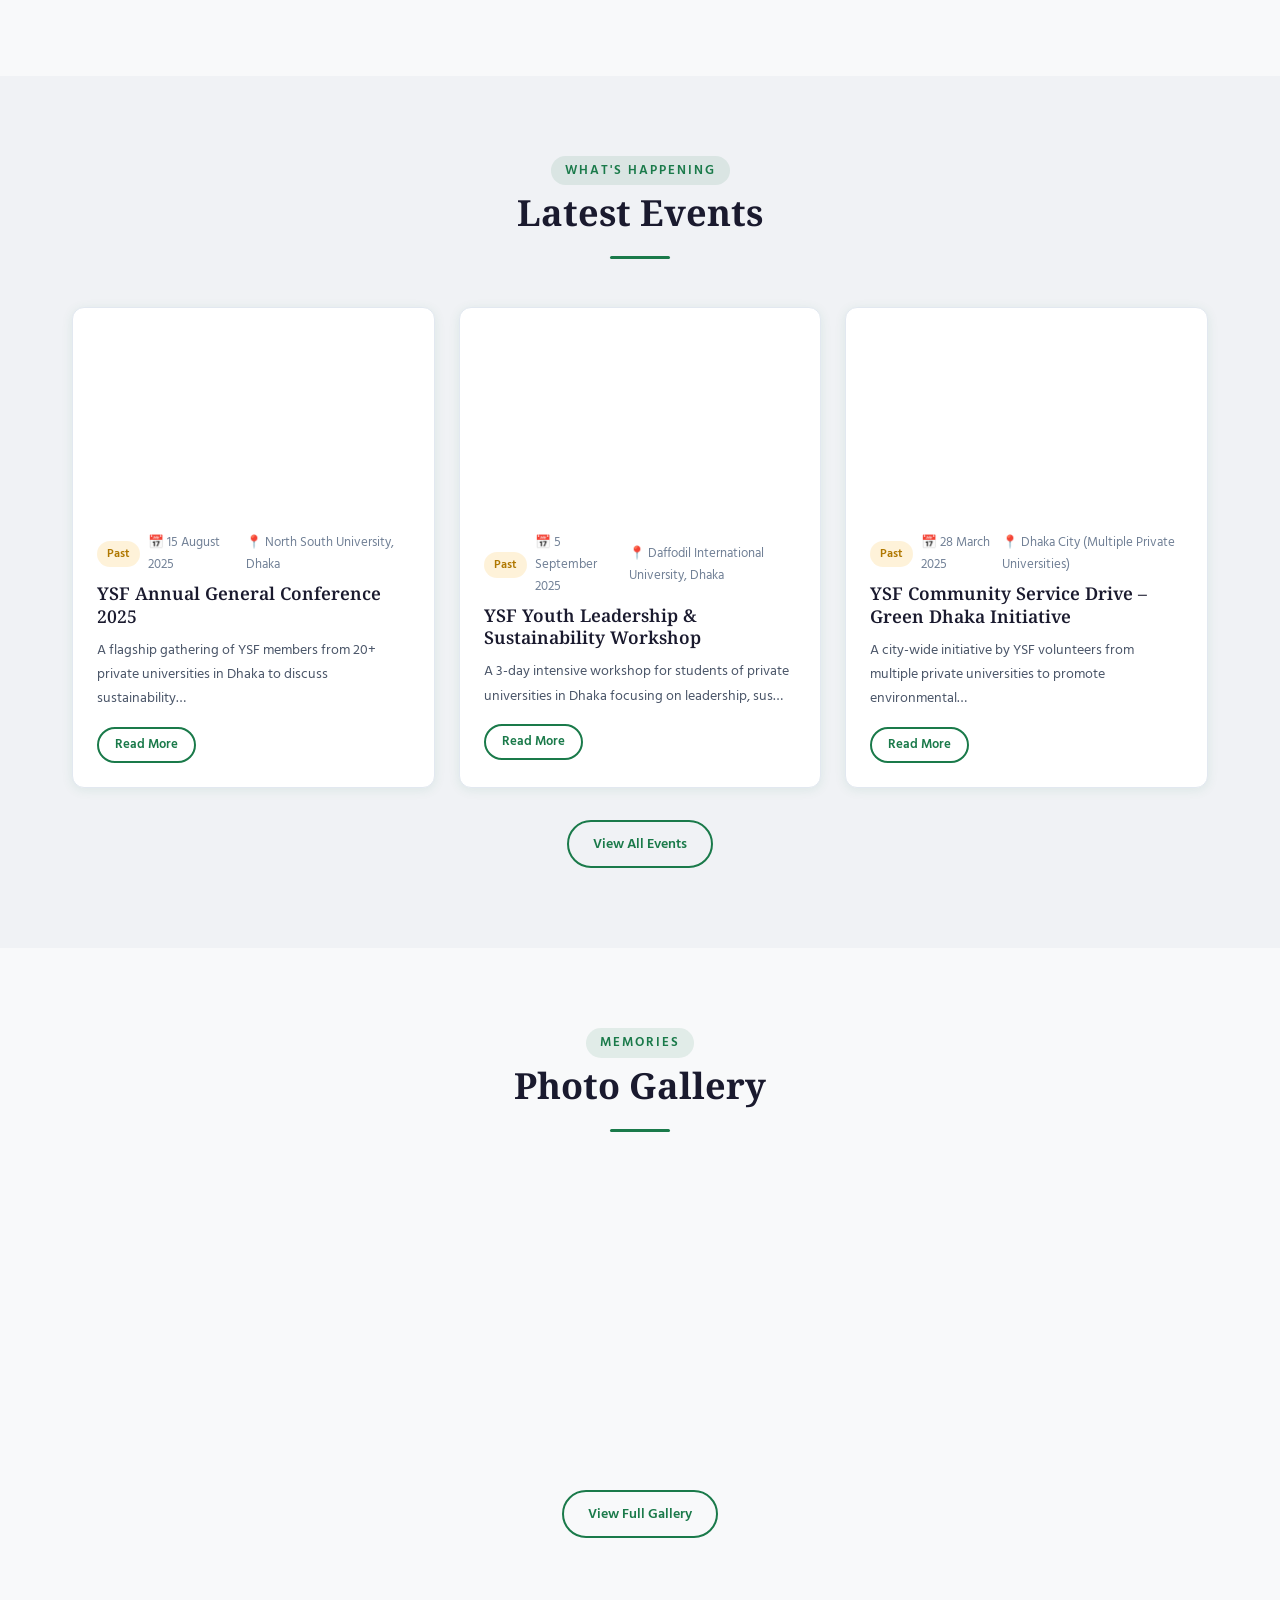
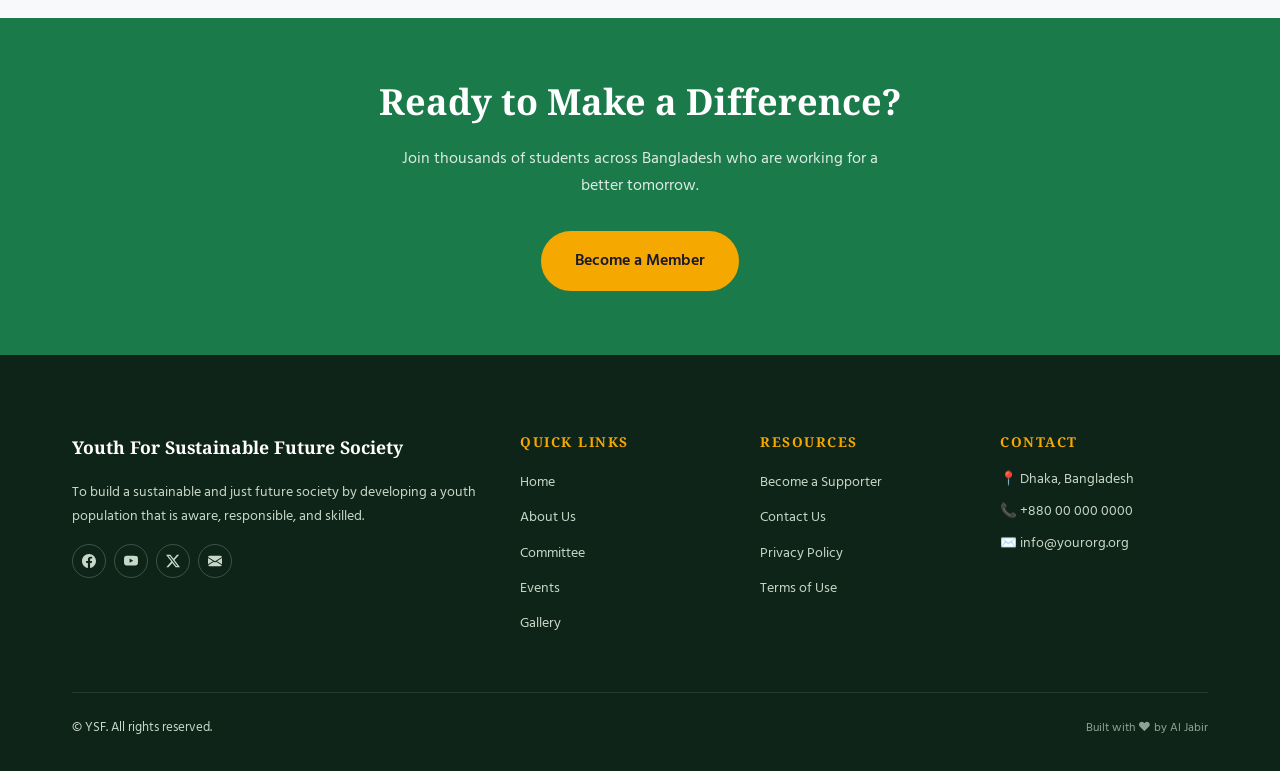
==== commit 71d74fe7: "edit_footer" ====
--- a/index.html
+++ b/index.html
@@ -20,6 +20,7 @@
   <link rel="stylesheet" href="assets/css/animations.css">
   <link rel="stylesheet" href="assets/css/style.css">
   <link rel="stylesheet" href="assets/css/responsive.css">
+  <title>Home - YSF</title>
 </head>
 <body>
 
